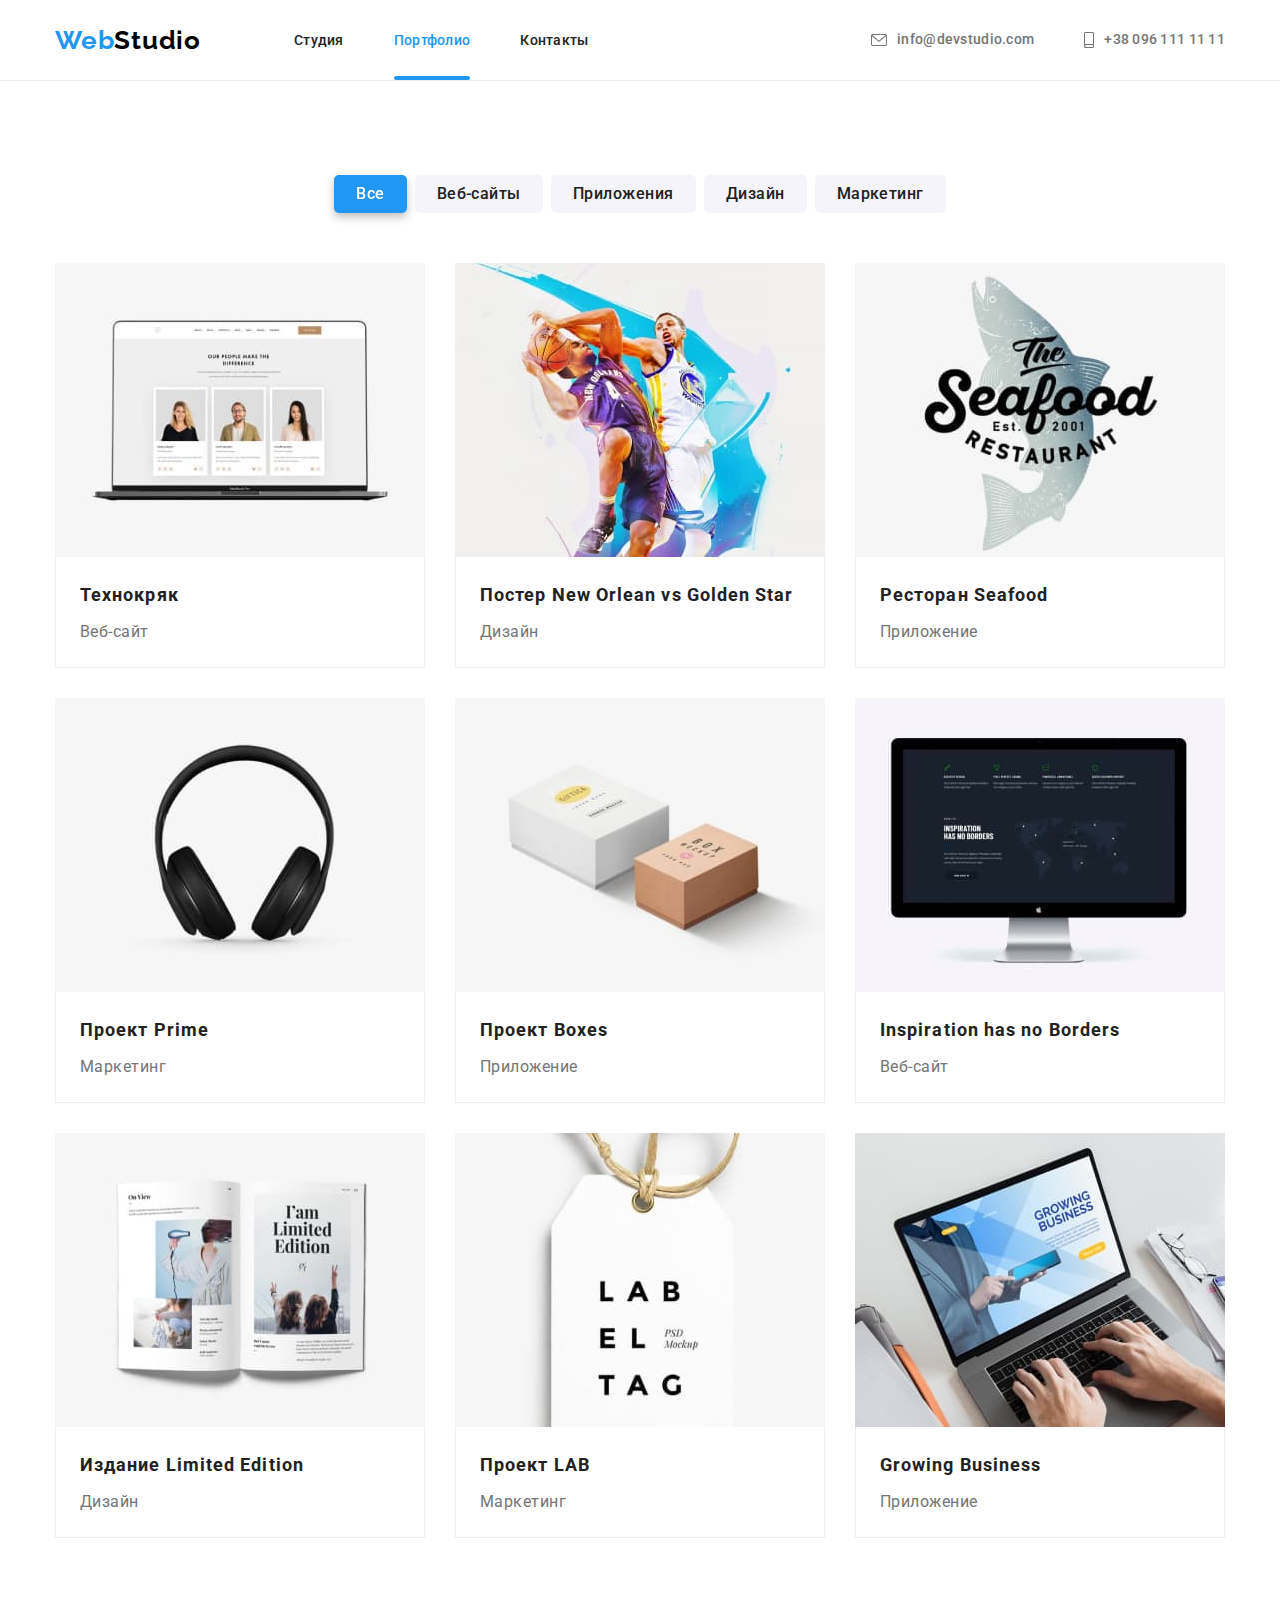
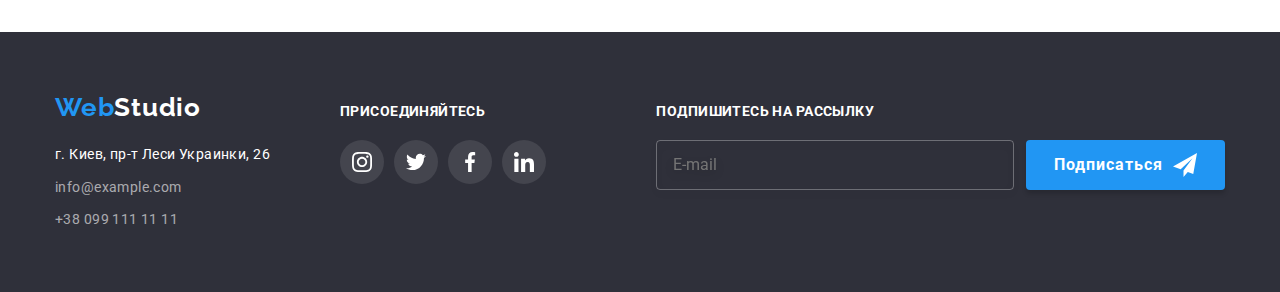
==== portfolio.html @ 5e2c4883 "исходники" ====
<!DOCTYPE html>
<html lang="ru">
  <head>
    <meta charset="UTF-8" />
    <meta http-equiv="X-UA-Compatible" content="IE=edge" />
    <meta name="viewport" content="width=device-width, initial-scale=1.0" />
    <title>Портфолио</title>
    <link rel="icon" type="image/png" href=".//images/logo-webstudio.svg" />
    <link
      href="https://fonts.googleapis.com/css2?family=Raleway:wght@700&family=Roboto:wght@400;500;700;900&display=swap"
      rel="stylesheet"
    />
    <link
      rel="stylesheet"
      href="https://cdnjs.cloudflare.com/ajax/libs/modern-normalize/1.1.0/modern-normalize.min.css"
    />
    <link rel="stylesheet" href="./css/styles.css" />
  </head>

  <body>
    <!-- Хэдэр -->
    <header class="header">
      <div class="container">
        <nav class="header-nav">
          <a class="logo" lang="en" href="./index.html"
            >Web<span class="logo-black">Studio</span></a
          >
          <ul class="header-nav-list">
            <li class="header-nav-item">
              <a class="header-nav-link" href="./index.html">Студия</a>
            </li>
            <li class="header-nav-item">
              <a class="header-nav-link current" href="./portfolio.html">Портфолио</a>
            </li>
            <li class="header-nav-item">
              <a class="header-nav-link" href="">Контакты</a>
            </li>
          </ul>
        </nav>

        <ul class="header-contacts-list">
          <li class="header-contacts-item">
            <a class="header-contacts" lang="en" href="mailto:info@devstudio.com">
              <svg class="header-icon" width="16" height="12">
                <use href="./images/icons.svg#mail"></use>
              </svg>
              info@devstudio.com
            </a>
          </li>
          <li class="header-contacts-item">
            <a class="header-contacts" href="tel:+380961111111">
              <svg class="header-icon" width="10" height="16">
                <use href="./images/icons.svg#phone"></use>
              </svg>
              +38 096 111 11 11
            </a>
          </li>
        </ul>
      </div>
    </header>

    <!-- Карточки товаров -->
    <main>
      <section class="section">
        <div class="container">
          <h1 hidden>Каталог товаров</h1>
          <ul class="filter-list">
            <li class="filter-item"><button class="btn current" type="button">Все</button></li>
            <li class="filter-item"><button class="btn" type="button">Веб-сайты</button></li>
            <li class="filter-item"><button class="btn" type="button">Приложения</button></li>
            <li class="filter-item"><button class="btn" type="button">Дизайн</button></li>
            <li class="filter-item"><button class="btn" type="button">Маркетинг</button></li>
          </ul>
          <ul class="card-list">
            <li class="card-item">
              <a class="card-link" href="" target="_blank">
                <div class="card-img">
                  <img src="./images/portfolio/card-1.jpg" alt="" width="370" height="294" />
                  <div class="card-overlay">
                    Ресурс предлагает комплексные предложения с разным уровнем функционала и
                    сервисов. Все это позволит посетителю получить исчерпывающие сведения о компании
                    или частном лице.
                  </div>
                </div>
                <div class="card-box">
                  <h2 class="card-title">Технокряк</h2>
                  <p class="card-text">Веб-сайт</p>
                </div>
              </a>
            </li>
            <li class="card-item">
              <a class="card-link" href="" target="_blank">
                <div class="card-img">
                  <img src="./images/portfolio/card-2.jpg" alt="" width="370" height="294" />
                  <div class="card-overlay">
                    Ресурс предлагает комплексные предложения с разным уровнем функционала и
                    сервисов. Все это позволит посетителю получить исчерпывающие сведения о компании
                    или частном лице.
                  </div>
                </div>
                <div class="card-box">
                  <h2 class="card-title">Постер New Orlean vs Golden Star</h2>
                  <p class="card-text">Дизайн</p>
                </div>
              </a>
            </li>
            <li class="card-item">
              <a class="card-link" href="" target="_blank">
                <div class="card-img">
                  <img src="./images/portfolio/card-3.jpg" alt="" width="370" height="294" />
                  <div class="card-overlay">
                    Ресурс предлагает комплексные предложения с разным уровнем функционала и
                    сервисов. Все это позволит посетителю получить исчерпывающие сведения о компании
                    или частном лице.
                  </div>
                </div>
                <div class="card-box">
                  <h2 class="card-title">Ресторан Seafood</h2>
                  <p class="card-text">Приложение</p>
                </div>
              </a>
            </li>
            <li class="card-item">
              <a class="card-link" href="" target="_blank">
                <div class="card-img">
                  <img src="./images/portfolio/card-4.jpg" alt="" width="370" height="294" />
                  <div class="card-overlay">
                    Ресурс предлагает комплексные предложения с разным уровнем функционала и
                    сервисов. Все это позволит посетителю получить исчерпывающие сведения о компании
                    или частном лице.
                  </div>
                </div>
                <div class="card-box">
                  <h2 class="card-title">Проект Prime</h2>
                  <p class="card-text">Маркетинг</p>
                </div>
              </a>
            </li>
            <li class="card-item">
              <a class="card-link" href="" target="_blank">
                <div class="card-img">
                  <img src="./images/portfolio/card-5.jpg" alt="" width="370" height="294" />
                  <div class="card-overlay">
                    Ресурс предлагает комплексные предложения с разным уровнем функционала и
                    сервисов. Все это позволит посетителю получить исчерпывающие сведения о компании
                    или частном лице.
                  </div>
                </div>
                <div class="card-box">
                  <h2 class="card-title">Проект Boxes</h2>
                  <p class="card-text">Приложение</p>
                </div>
              </a>
            </li>
            <li class="card-item">
              <a class="card-link" href="" target="_blank">
                <div class="card-img">
                  <img src="./images/portfolio/card-6.jpg" alt="" width="370" height="294" />
                  <div class="card-overlay">
                    Ресурс предлагает комплексные предложения с разным уровнем функционала и
                    сервисов. Все это позволит посетителю получить исчерпывающие сведения о компании
                    или частном лице.
                  </div>
                </div>
                <div class="card-box">
                  <h2 class="card-title">Inspiration has no Borders</h2>
                  <p class="card-text">Веб-сайт</p>
                </div>
              </a>
            </li>
            <li class="card-item">
              <a class="card-link" href="" target="_blank">
                <div class="card-img">
                  <img src="./images/portfolio/card-7.jpg" alt="" width="370" height="294" />
                  <div class="card-overlay">
                    Ресурс предлагает комплексные предложения с разным уровнем функционала и
                    сервисов. Все это позволит посетителю получить исчерпывающие сведения о компании
                    или частном лице.
                  </div>
                </div>
                <div class="card-box">
                  <h2 class="card-title">Издание Limited Edition</h2>
                  <p class="card-text">Дизайн</p>
                </div>
              </a>
            </li>
            <li class="card-item">
              <a class="card-link" href="" target="_blank">
                <div class="card-img">
                  <img src="./images/portfolio/card-8.jpg" alt="" width="370" height="294" />
                  <div class="card-overlay">
                    Ресурс предлагает комплексные предложения с разным уровнем функционала и
                    сервисов. Все это позволит посетителю получить исчерпывающие сведения о компании
                    или частном лице.
                  </div>
                </div>
                <div class="card-box">
                  <h2 class="card-title">Проект LAB</h2>
                  <p class="card-text">Маркетинг</p>
                </div>
              </a>
            </li>
            <li class="card-item">
              <a class="card-link" href="" target="_blank">
                <div class="card-img">
                  <img src="./images/portfolio/card-9.jpg" alt="" width="370" height="294" />
                  <div class="card-overlay">
                    Ресурс предлагает комплексные предложения с разным уровнем функционала и
                    сервисов. Все это позволит посетителю получить исчерпывающие сведения о компании
                    или частном лице.
                  </div>
                </div>
                <div class="card-box">
                  <h2 class="card-title">Growing Business</h2>
                  <p class="card-text">Приложение</p>
                </div>
              </a>
            </li>
          </ul>
        </div>
      </section>
    </main>

    <!-- Футер -->
    <footer class="footer">
      <div class="container">
        <div class="footer-list">
          <div class="footer-item">
            <a class="logo" lang="en" href="./index.html"
              >Web<span class="logo-white">Studio</span>
            </a>
            <address class="address">
              <ul class="address-list">
                <li class="address-item">
                  <a
                    class="footer-address"
                    href="https://www.google.com/maps/place/%D0%B1%D1%83%D0%BB.+%D0%9B%D0%B5%D1%81%D0%B8+%D0%A3%D0%BA%D1%80%D0%B0%D0%B8%D0%BD%D0%BA%D0%B8,+26,+%D0%9A%D0%B8%D0%B5%D0%B2,+02000/@50.4265807,30.5383858,17z/data=!3m1!4b1!4m5!3m4!1s0x40d4cf0e033ecbe9:0x57a4dffefec77da0!8m2!3d50.4265807!4d30.5383858"
                    target="_blank"
                    rel="noreferrer noopener"
                  >
                    г. Киев, пр-т Леси Украинки, 26
                  </a>
                </li>
                <li class="address-item">
                  <a class="footer-contacts" lang="en" href="mailto:info@example.com"
                    >info@example.com</a
                  >
                </li>
                <li class="address-item">
                  <a class="footer-contacts" href="tel:+380991111111">+38 099 111 11 11</a>
                </li>
              </ul>
            </address>
          </div>
          <div class="footer-item">
            <p class="footer-title">присоединяйтесь</p>
            <ul class="soсial-list">
              <li class="social-item">
                <a class="social-link for-footer" href="">
                  <svg class="social-icon" width="20" height="20">
                    <use href="./images/icons.svg#instagram"></use>
                  </svg>
                </a>
              </li>
              <li class="social-item">
                <a class="social-link for-footer" href="">
                  <svg class="social-icon" width="20" height="20">
                    <use href="./images/icons.svg#twitter"></use>
                  </svg>
                </a>
              </li>
              <li class="social-item">
                <a class="social-link for-footer" href="">
                  <svg class="social-icon" width="20" height="20">
                    <use href="./images/icons.svg#facebook"></use>
                  </svg>
                </a>
              </li>
              <li class="social-item">
                <a class="social-link for-footer" href="">
                  <svg class="social-icon" width="20" height="20">
                    <use href="./images/icons.svg#linkedin"></use>
                  </svg>
                </a>
              </li>
            </ul>
          </div>
          <div class="footer-item form">
            <p class="footer-title">Подпишитесь на рассылку</p>
            <form form="footer-form">
              <div class="footer-form-wrapper">
                <input class="footer-input" placeholder="E-mail" type="mail" name="mail" />
                <button class="footer-btn" type="submit">
                  Подписаться
                  <svg class="footer-btn-icon" width="24" height="24">
                    <use href="./images/icons.svg#send"></use>
                  </svg>
                </button>
              </div>
            </form>
          </div>
        </div>
      </div>
    </footer>
  </body>
</html>
---- css/styles.css ----
:root {
  --primary-text-color: #757575;
  --secondary-text-color: #212121;
  --white-text-color: #ffffff;
  --hover-text-color: #2196f3;
  --logo-text-color: #2196f3;
  --logo-header: #000000;
  --logo-footer: #ffffff;
  --hero-text-color: #ffffff;
  --footer-contacts-text: rgba(255, 255, 255, 0.6);
  --white-bgc: #ffffff;
  --primary-bgc: #2f303a;
  --secondary-bgc: #f5f4fa;
  --btn-bgc: #2196f3;
  --btn-hover: #188ce8;
  --cubic: cubic-bezier(0.4, 0, 0.2, 1);
}

h1,
h2,
h3,
h4,
h5,
h6 {
  margin: 0;
}

p {
  margin: 0;
}

ul {
  list-style: none;
  margin: 0;
  padding: 0;
}

body {
  color: var(--primary-text-color);
  background-color: var(--white-bgc);
  font-family: roboto, sans-serif;
}

svg {
  fill: currentColor;
}

.container {
  width: 1200px;
  padding-left: 15px;
  padding-right: 15px;
  margin: auto;
}

.section {
  padding-top: 94px;
  padding-bottom: 94px;
}

/* ----------------------Хэдэр----------------------- */

.header .container {
  display: flex;
  align-items: center;
}

.header {
  border-bottom: 1px solid #ececec;
}

.header-nav {
  display: flex;
  align-items: center;
}

.header-nav-list {
  display: flex;
  margin-left: 93px;
}

.header-nav-item:not(:first-child) {
  margin-left: 50px;
}

.header-contacts-list {
  display: flex;
  margin-left: auto;
}

.header-contacts-item:not(:first-child) {
  margin-left: 50px;
}

.logo {
  padding-top: 24px;
  padding-bottom: 24px;
  color: var(--logo-text-color);
  font-family: Raleway;
  font-weight: 700;
  font-size: 26px;
  line-height: 1.19;
  letter-spacing: 0.03em;
  text-decoration: none;
}

.logo-black {
  color: var(--logo-header);
}

.header-nav-link.current {
  color: var(--hover-text-color);
}

.header-nav-link {
  position: relative;
  padding-top: 32px;
  padding-bottom: 32px;
  color: var(--secondary-text-color);
  font-weight: 500;
  font-size: 14px;
  line-height: 1.14;
  letter-spacing: 0.02em;
  text-decoration: none;
  transition: color 250ms var(--cubic);
}

.header-nav-link:hover,
.header-nav-link:focus {
  color: var(--hover-text-color);
}

.header-nav-link.current::after {
  content: '';
  position: absolute;
  width: 100%;
  height: 4px;
  bottom: 0;
  left: 0;
  border-radius: 2px;
  background-color: var(--hover-text-color);
}

.header-icon {
  fill: currentColor;
  margin-right: 10px;
}

.header-contacts {
  display: flex;
  align-items: center;
  padding-top: 32px;
  padding-bottom: 32px;
  color: var(--primary-text-color);
  font-weight: 500;
  font-size: 14px;
  line-height: 1.14;
  letter-spacing: 0.02em;
  text-decoration: none;
  transition: color 250ms var(--cubic);
}

.header-contacts:hover,
.header-contacts:focus {
  color: var(--hover-text-color);
}

/* ----------------------Герой----------------------- */

.hero.section {
  padding-top: 200px;
  padding-bottom: 200px;
  text-align: center;
  max-width: 1600px;
  margin-left: auto;
  margin-right: auto;
  background-image: linear-gradient(rgba(47, 48, 58, 0.4), rgba(47, 48, 58, 0.4)),
    url(../images/studio/hero.jpg);
  background-repeat: no-repeat;
  background-position: center;
  background-size: cover;
}

.hero-title {
  margin-bottom: 30px;
  font-weight: 900;
  font-size: 44px;
  line-height: 1.36;
  letter-spacing: 0.06em;
  text-transform: uppercase;
  color: var(--hero-text-color);
}

.hero-btn {
  padding: 10px 32px;
  color: var(--hero-text-color);
  font-family: Roboto, sans-serif;
  font-weight: 700;
  font-size: 16px;
  line-height: 1.87;
  letter-spacing: 0.06em;
  background-color: var(--btn-bgc);
  border-radius: 5px;
  border: 0;
  cursor: pointer;
  filter: drop-shadow(0px 4px 4px rgba(0, 0, 0, 0.25));
  transition: background-color 250ms var(--cubic);
}

.hero-btn:hover,
.hero-btn:focus {
  background-color: var(--btn-hover);
}

/* ----------------------Модалка----------------------- */

.backdrop {
  position: fixed;
  top: 0;
  left: 0;
  width: 100%;
  height: 100%;
  background: rgba(0, 0, 0, 0.2);
  opacity: 1;
  transition: opacity 250ms var(--cubic);
}

.backdrop.is-hidden {
  opacity: 0;
  pointer-events: none;
}

.backdrop.is-hidden .modal {
  transform: translate(-50%, -50%) scale(0.1);
}

.modal {
  position: absolute;
  top: 50%;
  left: 50%;
  transform: translate(-50%, -50%) scale(1);
  min-width: 528px;
  min-height: 581px;
  padding: 40px;
  border-radius: 4px;
  background-color: #ffffff;
  filter: drop-shadow(0px 4px 4px rgba(0, 0, 0, 0.25));
  transition: transform 250ms var(--cubic);
}

.modal-close-btn {
  position: absolute;
  top: 0;
  right: 0;
  padding: 0;
  display: flex;
  justify-content: center;
  align-items: center;
  margin-top: 8px;
  margin-right: 8px;
  width: 30px;
  height: 30px;
  color: #000000;
  border-width: 1px;
  border-radius: 50%;
  border-color: rgba(0, 0, 0, 0.1);
  background-color: #ffffff;
  cursor: pointer;
  transition: color 250ms var(--cubic);
  scale: 1;
}

.modal-close-btn:hover,
.modal-close-btn:focus {
  color: var(--hover-text-color);
}

.modal-title {
  font-weight: 700;
  font-size: 20px;
  line-height: 1.15;
  text-align: center;
  letter-spacing: 0.03em;
  color: #212121;
  margin-bottom: 12px;
}

.form-wrapper {
  position: relative;
}

.form-wrapper + .form-wrapper {
  margin-top: 10px;
}

.form-label {
  display: block;
  max-width: min-content;
  font-size: 12px;
  line-height: 1.17;
  letter-spacing: 0.01em;
}

.form-input {
  width: 100%;
  height: 40px;
  margin-top: 4px;
  padding: 0px 0px 0px 42px;
  border: 1px solid rgba(33, 33, 33, 0.2);
  border-radius: 4px;
  outline: none;
  transition: border 250ms var(--cubic);
}

.form-input:hover,
.form-input:focus {
  border: 1px solid #2196f3;
  cursor: pointer;
}

.form-icon {
  position: absolute;
  left: 3%;
  top: 55%;
  color: #212121;
  transition: color 250ms var(--cubic);
}

.form-input:hover + .form-icon,
.form-input:focus + .form-icon {
  color: var(--hover-text-color);
}

.form-textarea {
  height: 120px;
  margin-top: 4px;
  padding: 12px 16px;
  display: block;
  width: 100%;
  resize: none;
  border: 1px solid rgba(33, 33, 33, 0.2);
  border-radius: 4px;
  font-size: 14px;
  line-height: 1.14;
  letter-spacing: 0.01em;
  color: var(--primary-text-color);
  outline: none;
  transition: border 250ms var(--cubic);
}

.form-textarea::placeholder {
  font-size: 14px;
  line-height: 1.14;
  letter-spacing: 0.01em;
  color: rgba(117, 117, 117, 0.5);
}

.form-textarea:hover,
.form-textarea:focus {
  border: 1px solid #2196f3;
  cursor: pointer;
}

.agreements-label {
  margin-top: 20px;
  display: flex;
  justify-content: center;
  align-items: center;
  height: 24px;
  font-size: 14px;
  line-height: 2;
  letter-spacing: 0.03em;
}

.agreements-label a {
  margin-left: 3px;
  color: #2196f3;
}

.agreements-input {
  position: absolute;
  white-space: nowrap;
  width: 1px;
  height: 1px;
  overflow: hidden;
  border: 0;
  padding: 0;
  clip: rect(0 0 0 0);
  clip-path: inset(50%);
  margin: -1px;
}

.agreements-checkbox {
  display: flex;
  justify-content: center;
  align-items: center;
  margin-right: 8px;
  width: 15px;
  height: 15px;
  background-color: #ffffff;
  border: 2px solid #000000;
  border-radius: 4px;
  box-shadow: 0px 4px 4px rgba(0, 0, 0, 0.25);
  transition: background-color 250ms var(--cubic);
}

.agreements-input:checked + .agreements-checkbox {
  background-color: var(--hover-text-color);
  border: 2px solid var(--hover-text-color);
  box-shadow: none;
}

.modal-submit-btn {
  display: block;
  margin-top: 30px;
  margin-left: auto;
  margin-right: auto;
  padding: 10px 55px;
  color: var(--hero-text-color);
  font-family: Roboto, sans-serif;
  font-weight: 700;
  font-size: 16px;
  line-height: 1.87;
  letter-spacing: 0.06em;
  text-shadow: 0px 4px 4px rgba(0, 0, 0, 0.25);
  background-color: var(--btn-bgc);
  border-radius: 5px;
  border: 0;
  cursor: pointer;
  filter: drop-shadow(0px 4px 4px rgba(0, 0, 0, 0.25));
  transition: background-color 250ms var(--cubic);
}

.modal-submit-btn:hover,
.modal-submit-btn:focus {
  background-color: var(--btn-hover);
}

/* ----------------------Примущества----------------------- */

.advantages-list {
  display: flex;
}

.advanteges-box {
  display: flex;
  align-items: center;
  justify-content: center;
  height: 120px;
  margin-bottom: 30px;
  background-color: #f5f4fa;
  border-radius: 4px;
}

.advantages-item {
  min-width: 270px;
}

.advantages-item:not(:first-child) {
  margin-left: 30px;
}

.advantages-title {
  margin-bottom: 10px;
  color: var(--secondary-text-color);
  font-weight: 700;
  font-size: 14px;
  line-height: 1.14;
  letter-spacing: 0.03em;
  text-transform: uppercase;
}

.advantages-text {
  font-size: 14px;
  line-height: 1.71;
  letter-spacing: 0.03em;
}

/* Оформление заголовков для "Чем мы занимаемся" и "Наша команда" */

.benefits-title,
.team-title,
.clients-title {
  color: var(--secondary-text-color);
  font-weight: 700;
  font-size: 36px;
  line-height: 1.17;
  text-align: center;
  letter-spacing: 0.03em;
  margin-bottom: 50px;
}

/* ----------------------Чем мы занимаемся----------------------- */

.benefits {
  padding-bottom: 94px;
}

.benefits-list {
  display: flex;
}

.benefits-item {
  position: relative;
}

.benefits-item:not(:first-child) {
  margin-left: 30px;
}

.benefits-text {
  display: flex;
  justify-content: center;
  align-items: center;
  position: absolute;
  width: 100%;
  min-height: 70px;
  left: 0;
  bottom: 0;
  font-weight: 700;
  font-size: 14px;
  line-height: 1.14;
  letter-spacing: 0.03em;
  text-transform: uppercase;
  color: #ffffff;
  background-color: rgba(47, 48, 58, 0.8);
}

.benefits-item img {
  display: block;
}

/* ----------------------Наша команда----------------------- */

.team {
  background-color: var(--secondary-bgc);
}

.team-list {
  display: flex;
  flex-wrap: wrap;
  margin-left: calc(-1 * 30px);
  margin-top: calc(-1 * 30px);
}

.team-item > img {
  display: block;
}

.team-item {
  justify-content: center;
  flex-basis: calc(100% / 4 - 30px);
  margin-left: 30px;
  margin-top: 30px;
  background: #ffffff;
  box-shadow: 0px 1px 3px rgba(0, 0, 0, 0.12), 0px 1px 1px rgba(0, 0, 0, 0.14),
    0px 2px 1px rgba(0, 0, 0, 0.2);
  border-radius: 0px 0px 4px 4px;
}

.team-item:not(:first-child) {
  margin-left: 30px;
}

.team-box {
  padding-top: 30px;
  padding-bottom: 30px;
}

.team-specialist {
  color: var(--secondary-text-color);
  font-weight: 500;
  font-size: 16px;
  line-height: 1.19;
  letter-spacing: 0.03em;
  text-align: center;
  margin-bottom: 10px;
}

.team-profession {
  font-size: 16px;
  line-height: 1.19;
  letter-spacing: 0.03em;
  text-align: center;
  margin-bottom: 16px;
}

.soсial-list {
  display: flex;
  justify-content: center;
  align-items: center;
}

.social-item {
  display: flex;
  align-items: center;
  justify-content: center;
}

.social-item:not(:last-child) {
  margin-right: 10px;
}

.social-link {
  width: 44px;
  height: 44px;
  padding: 12px;
  color: #afb1b8;
  text-decoration: none;
  border-radius: 50px;
  transition: color 250ms var(--cubic), background-color 250ms var(--cubic);
}

.social-link:hover,
.social-link:focus {
  background-color: #2196f3;
  color: #ffffff;
}

.social-icon {
  fill: currentColor;
}

/* ----------------------Постоянные клиенты----------------------- */
.clients-list {
  display: flex;
  flex-wrap: wrap;
  margin-left: calc(-1 * 30px);
  margin-top: calc(-1 * 30px);
}

.clients-item {
  flex-basis: calc(100% / 6 - 30px);
  margin-left: 30px;
  margin-top: 30px;
}

.clients-link {
  display: flex;
  justify-content: center;
  align-items: center;
  width: 170px;
  height: 92px;
  color: #afb1b8;
  border: 1px solid #afb1b8;
  border-radius: 4px;
  transition: color 250ms var(--cubic), border 250ms var(--cubic);
}

.clients-link:hover,
.clients-link:focus {
  color: var(--hover-text-color);
  border: 1px solid var(--hover-text-color);
}

/* ----------------------Футер----------------------- */

.footer {
  background-color: var(--primary-bgc);
  padding-top: 60px;
  padding-bottom: 60px;
}

.logo-white {
  color: var(--logo-footer);
}

.footer .logo {
  margin-bottom: 20px;
  padding: 0px;
}

.footer-list {
  display: flex;
  align-items: baseline;
}

.footer-item:not(:last-child) {
  margin-right: 70px;
}

.footer-item:last-child {
  margin-left: auto;
}

.address {
  margin-top: 20px;
}

.footer .address {
  font-style: normal;
}

.address-item:not(:first-child) {
  margin-top: 9px;
}

.footer-address {
  color: var(--white-text-color);
  font-size: 14px;
  line-height: 1.71;
  letter-spacing: 0.03em;
  text-decoration: none;
  display: block;
}

.footer-contacts {
  font-size: 14px;
  line-height: 1.71;
  letter-spacing: 0.03em;
  color: var(--footer-contacts-text);
  text-decoration: none;
}

.footer-title {
  margin-bottom: 20px;
  font-weight: 700;
  font-size: 14px;
  line-height: 1.14;
  letter-spacing: 0.03em;
  text-transform: uppercase;
  color: #ffffff;
}

.social-link.for-footer {
  color: #ffffff;
  background-color: rgba(255, 255, 255, 0.1);
  transition: background-color 250ms var(--cubic);
}

.social-link.for-footer:hover,
.social-link.for-footer:focus {
  background-color: var(--hover-text-color);
}

.footer-form-wrapper {
  display: flex;
}

.footer-input {
  width: 358px;
  height: 50px;
  margin-right: 12px;
  padding-left: 16px;
  padding-top: 15px;
  padding-bottom: 15px;

  color: var(--primary-text-color);

  background-color: transparent;
  border: 1px solid rgba(255, 255, 255, 0.3);
  border-radius: 4px;
  outline: none;
  filter: drop-shadow(0px 4px 4px rgba(0, 0, 0, 0.15));
}

.footer-input:focus {
  border: 2px solid rgba(255, 255, 255, 0.3);
}

.footer-btn {
  display: flex;
  justify-content: center;
  align-items: center;

  padding: 10px 28px;

  font-family: Roboto, sans-serif;
  font-weight: 700;
  font-size: 16px;
  line-height: 1.87;
  letter-spacing: 0.06em;
  color: #ffffff;

  border: none;
  border-radius: 4px;
  background-color: #2196f3;
  box-shadow: 0px 4px 4px rgba(0, 0, 0, 0.15);

  cursor: pointer;
  transition: background-color 250ms var(--cubic);
}

.footer-btn:hover,
.footer-btn:focus {
  background-color: var(--btn-hover);
}

.footer-btn-icon {
  margin-left: 10px;
}

/* ----------------------Портфолио----------------------- */

.filter-list {
  display: flex;
  justify-content: center;
  margin-bottom: 50px;
}

.filter-item:not(:first-child) {
  margin-left: 8px;
}

.btn {
  padding: 6px 22px;
  color: var(--secondary-text-color);
  font-family: Roboto, sans-serif;
  font-weight: 500;
  font-size: 16px;
  line-height: 1.62;
  text-align: center;
  letter-spacing: 0.03em;
  background-color: var(--secondary-bgc);
  border: 0;
  border-radius: 5px;
  cursor: pointer;
  filter: 0;
  transition: background-color 250ms var(--cubic), color 250ms var(--cubic),
    filter 250ms var(--cubic);
}

.btn.current {
  color: var(--white-text-color);
  background-color: var(--btn-bgc);
  filter: drop-shadow(0px 4px 4px rgba(0, 0, 0, 0.25));
}

.btn:hover,
.btn:focus {
  color: var(--white-text-color);
  background-color: var(--btn-bgc);
  filter: drop-shadow(0px 4px 4px rgba(0, 0, 0, 0.25));
}

.card-list {
  display: flex;
  flex-wrap: wrap;
  margin-left: calc(-1 * 30px);
  margin-top: calc(-1 * 30px);
}

.card-item {
  justify-content: center;
  flex-basis: calc(100% / 4 - 30px);
  margin-left: 30px;
  margin-top: 30px;
  background: #ffffff;
  box-shadow: none;
  transition: box-shadow 250ms var(--cubic);
}

.card-item a {
  text-decoration: none;
}

.card-item img {
  display: block;
}

.card-item:hover,
.card-item:focus {
  box-shadow: 0px 1px 1px rgba(0, 0, 0, 0.12), 0px 4px 4px rgba(0, 0, 0, 0.06),
    1px 4px 6px rgba(0, 0, 0, 0.16);
}

.card-box {
  padding: 20px 24px;
  background: #ffffff;
  border-left: 1px solid #eeeeee;
  border-right: 1px solid #eeeeee;
  border-bottom: 1px solid #eeeeee;
}

.card-title {
  margin-bottom: 4px;
  color: var(--secondary-text-color);
  font-weight: 700;
  font-size: 18px;
  line-height: 2;
  letter-spacing: 0.06em;
}

.card-text {
  color: var(--primary-text-color);
  font-size: 16px;
  line-height: 1.87;
  letter-spacing: 0.03em;
}

.card-img {
  position: relative;
  overflow: hidden;
}

.card-overlay {
  position: absolute;
  top: 0;
  left: 0;
  width: 100%;
  height: 100%;
  transform: translate(0%, 100%);
  padding: 63px 24px;
  font-weight: 400;
  font-size: 18px;
  line-height: 1.56;
  letter-spacing: 0.03em;
  color: #ffffff;
  background-color: rgba(33, 150, 243, 0.9);
  transition: transform 250ms var(--cubic);
}

.card-item:hover .card-overlay,
.card-item:focus .card-overlay {
  transform: translate(0%, 0%);
}
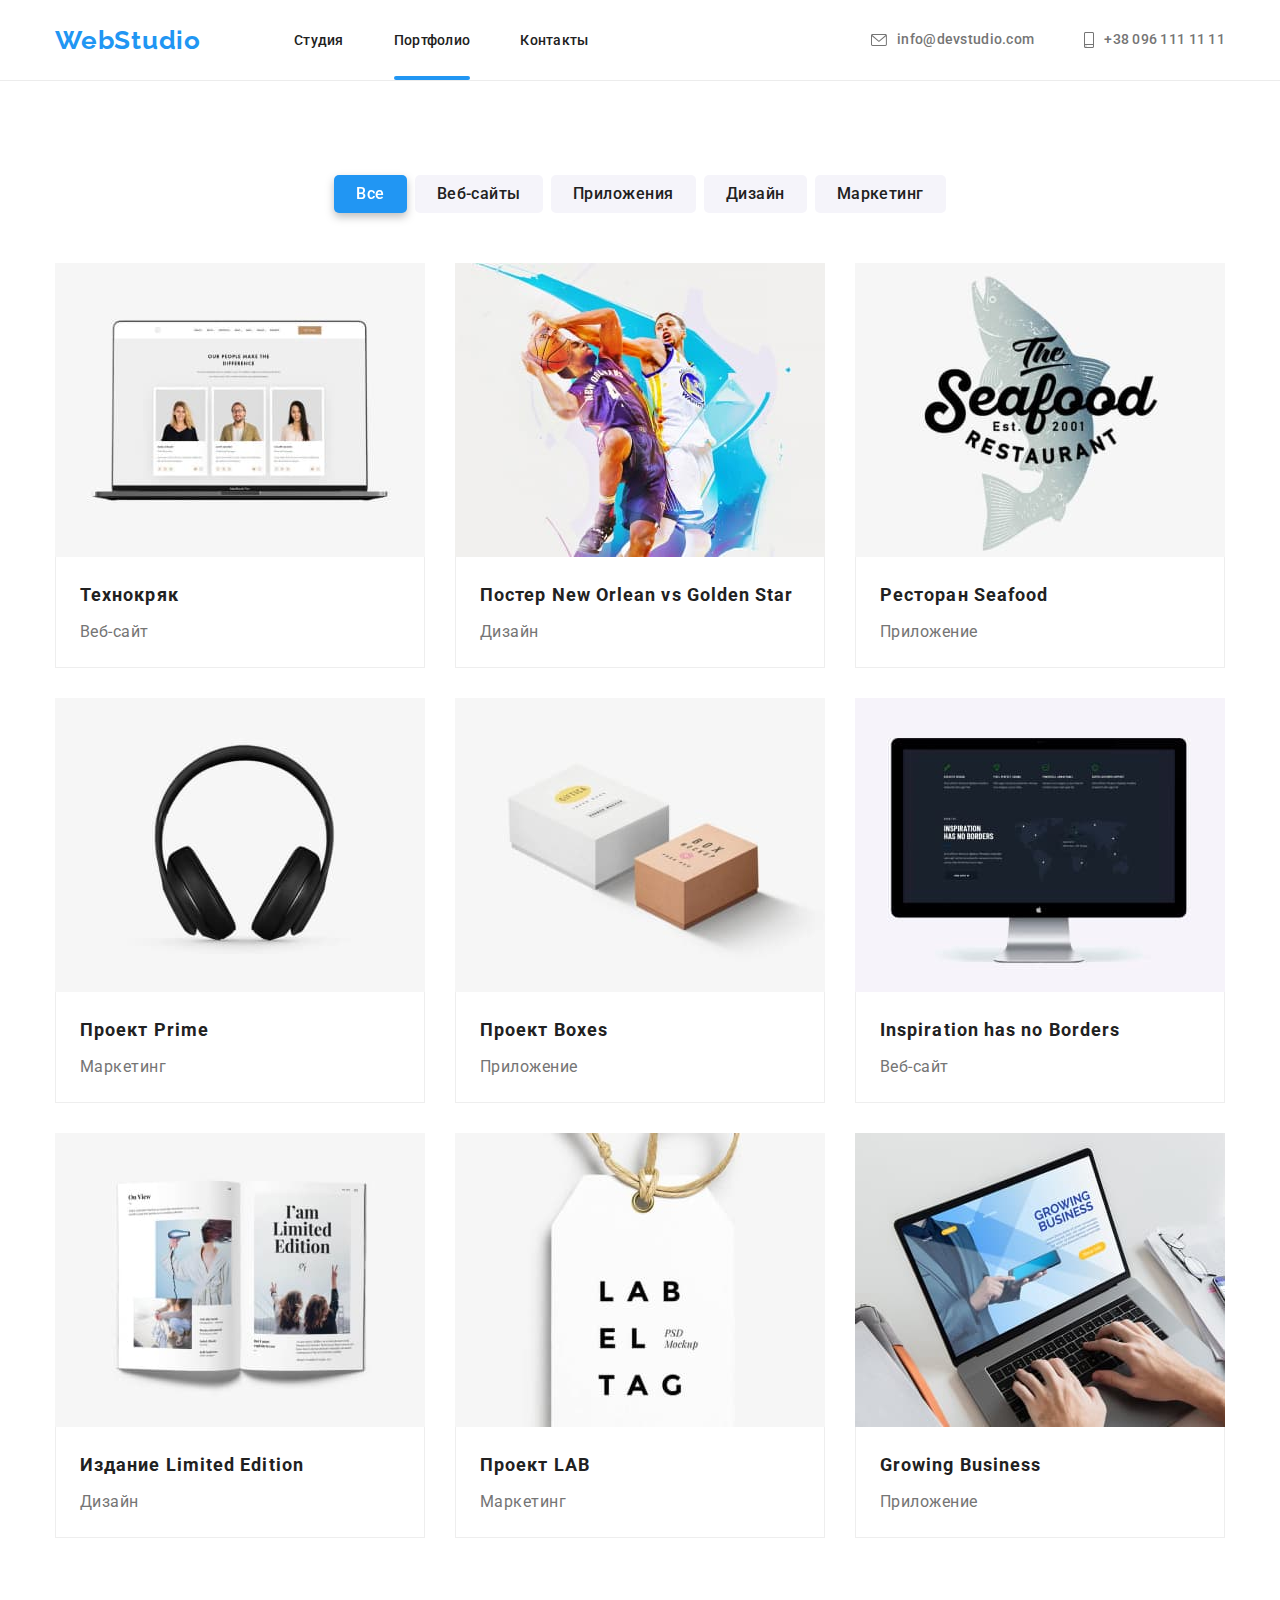
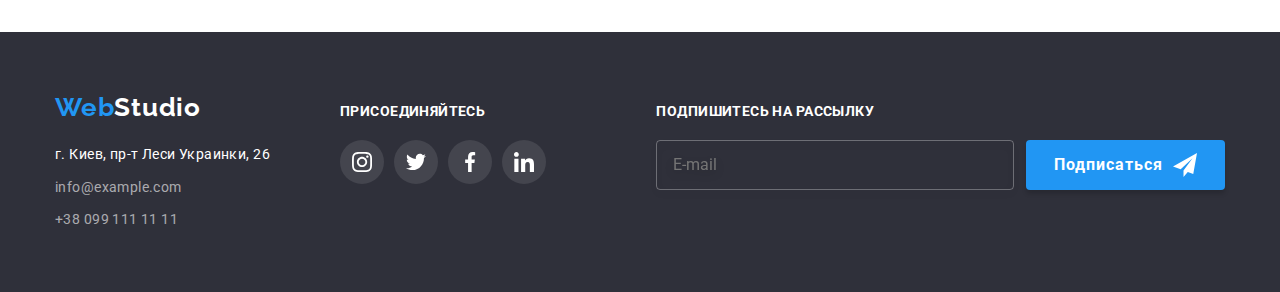
==== commit 50ac7e7c: "всё кроме <main> в портфолио" ====
--- a/portfolio.html
+++ b/portfolio.html
@@ -10,46 +10,42 @@
       href="https://fonts.googleapis.com/css2?family=Raleway:wght@700&family=Roboto:wght@400;500;700;900&display=swap"
       rel="stylesheet"
     />
-    <link
-      rel="stylesheet"
-      href="https://cdnjs.cloudflare.com/ajax/libs/modern-normalize/1.1.0/modern-normalize.min.css"
-    />
-    <link rel="stylesheet" href="./css/styles.css" />
+    <link rel="stylesheet" href="./css/main.min.css" />
   </head>
 
   <body>
     <!-- Хэдэр -->
     <header class="header">
       <div class="container">
-        <nav class="header-nav">
+        <nav class="nav">
           <a class="logo" lang="en" href="./index.html"
             >Web<span class="logo-black">Studio</span></a
           >
-          <ul class="header-nav-list">
-            <li class="header-nav-item">
-              <a class="header-nav-link" href="./index.html">Студия</a>
-            </li>
-            <li class="header-nav-item">
-              <a class="header-nav-link current" href="./portfolio.html">Портфолио</a>
-            </li>
-            <li class="header-nav-item">
-              <a class="header-nav-link" href="">Контакты</a>
+          <ul class="nav__list">
+            <li class="nav__item">
+              <a class="nav__link" href="./index.html">Студия</a>
+            </li>
+            <li class="nav__item">
+              <a class="nav__link nav__link--current" href="./portfolio.html">Портфолио</a>
+            </li>
+            <li class="nav__item">
+              <a class="nav__link" href="">Контакты</a>
             </li>
           </ul>
         </nav>
 
-        <ul class="header-contacts-list">
-          <li class="header-contacts-item">
-            <a class="header-contacts" lang="en" href="mailto:info@devstudio.com">
-              <svg class="header-icon" width="16" height="12">
+        <ul class="header-contacts">
+          <li class="header-contacts__item">
+            <a class="header-contacts__link" lang="en" href="mailto:info@devstudio.com">
+              <svg class="header-contacts__icon" width="16" height="12">
                 <use href="./images/icons.svg#mail"></use>
               </svg>
               info@devstudio.com
             </a>
           </li>
-          <li class="header-contacts-item">
-            <a class="header-contacts" href="tel:+380961111111">
-              <svg class="header-icon" width="10" height="16">
+          <li class="header-contacts__item">
+            <a class="header-contacts__link" href="tel:+380961111111">
+              <svg class="header-contacts__icon" width="10" height="16">
                 <use href="./images/icons.svg#phone"></use>
               </svg>
               +38 096 111 11 11
@@ -63,7 +59,7 @@
     <main>
       <section class="section">
         <div class="container">
-          <h1 hidden>Каталог товаров</h1>
+          <h1 class="visually-hidden">Каталог товаров</h1>
           <ul class="filter-list">
             <li class="filter-item"><button class="btn current" type="button">Все</button></li>
             <li class="filter-item"><button class="btn" type="button">Веб-сайты</button></li>
@@ -224,16 +220,16 @@
     <!-- Футер -->
     <footer class="footer">
       <div class="container">
-        <div class="footer-list">
-          <div class="footer-item">
-            <a class="logo" lang="en" href="./index.html"
-              >Web<span class="logo-white">Studio</span>
+        <div class="footer__list">
+          <div class="footer__item">
+            <a class="logo footer__logo" lang="en" href="./index.html"
+              >Web<span class="logo--white">Studio</span>
             </a>
             <address class="address">
-              <ul class="address-list">
-                <li class="address-item">
+              <ul class="address__list">
+                <li class="address__item">
                   <a
-                    class="footer-address"
+                    class="address__map-link"
                     href="https://www.google.com/maps/place/%D0%B1%D1%83%D0%BB.+%D0%9B%D0%B5%D1%81%D0%B8+%D0%A3%D0%BA%D1%80%D0%B0%D0%B8%D0%BD%D0%BA%D0%B8,+26,+%D0%9A%D0%B8%D0%B5%D0%B2,+02000/@50.4265807,30.5383858,17z/data=!3m1!4b1!4m5!3m4!1s0x40d4cf0e033ecbe9:0x57a4dffefec77da0!8m2!3d50.4265807!4d30.5383858"
                     target="_blank"
                     rel="noreferrer noopener"
@@ -241,58 +237,58 @@
                     г. Киев, пр-т Леси Украинки, 26
                   </a>
                 </li>
-                <li class="address-item">
-                  <a class="footer-contacts" lang="en" href="mailto:info@example.com"
+                <li class="address__item">
+                  <a class="address__contacts" lang="en" href="mailto:info@example.com"
                     >info@example.com</a
                   >
                 </li>
-                <li class="address-item">
-                  <a class="footer-contacts" href="tel:+380991111111">+38 099 111 11 11</a>
+                <li class="address__item">
+                  <a class="address__contacts" href="tel:+380991111111">+38 099 111 11 11</a>
                 </li>
               </ul>
             </address>
           </div>
-          <div class="footer-item">
-            <p class="footer-title">присоединяйтесь</p>
-            <ul class="soсial-list">
-              <li class="social-item">
-                <a class="social-link for-footer" href="">
-                  <svg class="social-icon" width="20" height="20">
+          <div class="footer__item">
+            <p class="footer__title">присоединяйтесь</p>
+            <ul class="soсial">
+              <li class="social__item">
+                <a class="social__link social__link--footer" href="">
+                  <svg width="20" height="20">
                     <use href="./images/icons.svg#instagram"></use>
                   </svg>
                 </a>
               </li>
-              <li class="social-item">
-                <a class="social-link for-footer" href="">
-                  <svg class="social-icon" width="20" height="20">
+              <li class="social__item">
+                <a class="social__link social__link--footer" href="">
+                  <svg width="20" height="20">
                     <use href="./images/icons.svg#twitter"></use>
                   </svg>
                 </a>
               </li>
-              <li class="social-item">
-                <a class="social-link for-footer" href="">
-                  <svg class="social-icon" width="20" height="20">
+              <li class="social__item">
+                <a class="social__link social__link--footer" href="">
+                  <svg width="20" height="20">
                     <use href="./images/icons.svg#facebook"></use>
                   </svg>
                 </a>
               </li>
-              <li class="social-item">
-                <a class="social-link for-footer" href="">
-                  <svg class="social-icon" width="20" height="20">
+              <li class="social__item">
+                <a class="social__link social__link--footer" href="">
+                  <svg width="20" height="20">
                     <use href="./images/icons.svg#linkedin"></use>
                   </svg>
                 </a>
               </li>
             </ul>
           </div>
-          <div class="footer-item form">
-            <p class="footer-title">Подпишитесь на рассылку</p>
+          <div class="footer__item">
+            <p class="footer__title">Подпишитесь на рассылку</p>
             <form form="footer-form">
-              <div class="footer-form-wrapper">
-                <input class="footer-input" placeholder="E-mail" type="mail" name="mail" />
-                <button class="footer-btn" type="submit">
+              <div class="footer-form__wrapper">
+                <input class="footer-form__input" placeholder="E-mail" type="mail" name="mail" />
+                <button class="footer-form__btn" type="submit">
                   Подписаться
-                  <svg class="footer-btn-icon" width="24" height="24">
+                  <svg class="footer-form__icon" width="24" height="24">
                     <use href="./images/icons.svg#send"></use>
                   </svg>
                 </button>
--- a/css/main.min.css
+++ b/css/main.min.css
@@ -0,0 +1 @@
+:root{--primary-text-color: #757575;--secondary-text-color: #212121;--white-text-color: #ffffff;--hover-text-color: #2196f3;--logo-text-color: #2196f3;--logo-header: #000000;--logo-footer: #ffffff;--hero-text-color: #ffffff;--footer-contacts-text: rgba(255, 255, 255, 0.6);--white-bgc: #ffffff;--primary-bgc: #2f303a;--secondary-bgc: #f5f4fa;--btn-bgc: #2196f3;--btn-hover: #188ce8;--cubic: cubic-bezier(0.4, 0, 0.2, 1)}/*! modern-normalize v1.1.0 | MIT License | https://github.com/sindresorhus/modern-normalize */*,::before,::after{-webkit-box-sizing:border-box;box-sizing:border-box}html{line-height:1.15;-webkit-text-size-adjust:100%;-moz-tab-size:4;-o-tab-size:4;tab-size:4}body{margin:0;font-family:system-ui,-apple-system,"Segoe UI",Roboto,Helvetica,Arial,sans-serif,"Apple Color Emoji","Segoe UI Emoji"}hr{height:0;color:inherit}abbr[title]{-webkit-text-decoration:underline dotted;text-decoration:underline dotted}b,strong{font-weight:bolder}code,kbd,samp,pre{font-family:ui-monospace,SFMono-Regular,Consolas,"Liberation Mono",Menlo,monospace;font-size:1em}small{font-size:80%}sub,sup{font-size:75%;line-height:0;position:relative;vertical-align:baseline}sub{bottom:-0.25em}sup{top:-0.5em}table{text-indent:0;border-color:inherit}button,input,optgroup,select,textarea{font-family:inherit;font-size:100%;line-height:1.15;margin:0}button,select{text-transform:none}button,[type=button],[type=reset],[type=submit]{-webkit-appearance:button}::-moz-focus-inner{border-style:none;padding:0}:-moz-focusring{outline:1px dotted ButtonText}:-moz-ui-invalid{box-shadow:none}legend{padding:0}progress{vertical-align:baseline}::-webkit-inner-spin-button,::-webkit-outer-spin-button{height:auto}[type=search]{-webkit-appearance:textfield;outline-offset:-2px}::-webkit-search-decoration{-webkit-appearance:none}::-webkit-file-upload-button{-webkit-appearance:button;font:inherit}summary{display:list-item}h1,h2,h3,h4,h5,h6{margin:0}p{margin:0}ul{list-style:none;margin:0;padding:0}body{color:var(--primary-text-color);background-color:var(--white-bgc);font-family:roboto,sans-serif}svg{fill:currentColor}.visually-hidden{position:absolute;white-space:nowrap;width:1px;height:1px;overflow:hidden;border:0;padding:0;clip:rect(0 0 0 0);-webkit-clip-path:inset(50%);clip-path:inset(50%);margin:-1px}.container{width:1200px;padding-left:15px;padding-right:15px;margin:auto}.section{padding-top:94px;padding-bottom:94px}.title{color:var(--secondary-text-color);font-weight:700;font-size:36px;line-height:1.17;text-align:center;letter-spacing:.03em;margin-bottom:50px}.header .container{display:-webkit-box;display:-ms-flexbox;display:flex;-webkit-box-align:center;-ms-flex-align:center;align-items:center}.header{border-bottom:1px solid #ececec}.nav{display:-webkit-box;display:-ms-flexbox;display:flex;-webkit-box-align:center;-ms-flex-align:center;align-items:center}.nav__list{display:-webkit-box;display:-ms-flexbox;display:flex;margin-left:93px}.nav__item:not(:first-child){margin-left:50px}.nav__link--current{color:var(--hover-text-color)}.nav__link--current::after{content:"";position:absolute;width:100%;height:4px;bottom:0;left:0;border-radius:2px;background-color:var(--hover-text-color)}.nav__link{position:relative;padding-top:32px;padding-bottom:32px;color:var(--secondary-text-color);font-weight:500;font-size:14px;line-height:1.14;letter-spacing:.02em;text-decoration:none;-webkit-transition:color 250ms var(--cubic);transition:color 250ms var(--cubic)}.nav__link:hover,.nav__link:focus{color:var(--hover-text-color)}.header-contacts{display:-webkit-box;display:-ms-flexbox;display:flex;margin-left:auto}.header-contacts__item:not(:first-child){margin-left:50px}.header-contacts__link{display:-webkit-box;display:-ms-flexbox;display:flex;-webkit-box-align:center;-ms-flex-align:center;align-items:center;padding-top:32px;padding-bottom:32px;color:var(--primary-text-color);font-weight:500;font-size:14px;line-height:1.14;letter-spacing:.02em;text-decoration:none;-webkit-transition:color 250ms var(--cubic);transition:color 250ms var(--cubic)}.header-contacts__link:hover,.header-contacts__link:focus{color:var(--hover-text-color)}.header-contacts__icon{margin-right:10px}.logo{padding-top:24px;padding-bottom:24px;color:var(--logo-text-color);font-family:Raleway;font-weight:700;font-size:26px;line-height:1.19;letter-spacing:.03em;text-decoration:none}.logo--black{color:var(--logo-header)}.logo--white{color:var(--logo-footer)}.hero{padding-top:200px;padding-bottom:200px;text-align:center;max-width:1600px;margin-left:auto;margin-right:auto;background-image:-webkit-gradient(linear, left top, left bottom, from(rgba(47, 48, 58, 0.4)), to(rgba(47, 48, 58, 0.4))),url(../images/studio/hero.jpg);background-image:linear-gradient(rgba(47, 48, 58, 0.4), rgba(47, 48, 58, 0.4)),url(../images/studio/hero.jpg);background-repeat:no-repeat;background-position:center;background-size:cover}.hero__title{margin-bottom:30px;font-weight:900;font-size:44px;line-height:1.36;letter-spacing:.06em;text-transform:uppercase;color:var(--hero-text-color)}.hero__btn{padding:10px 32px;color:var(--hero-text-color);font-family:Roboto,sans-serif;font-weight:700;font-size:16px;line-height:1.87;letter-spacing:.06em;background-color:var(--btn-bgc);border-radius:5px;border:0;cursor:pointer;-webkit-filter:drop-shadow(0px 4px 4px rgba(0, 0, 0, 0.25));filter:drop-shadow(0px 4px 4px rgba(0, 0, 0, 0.25));-webkit-transition:background-color 250ms var(--cubic);transition:background-color 250ms var(--cubic)}.hero__btn:hover,.hero__btn:focus{background-color:var(--btn-hover)}.backdrop{position:fixed;top:0;left:0;width:100%;height:100%;background:rgba(0,0,0,.2);opacity:1;-webkit-transition:opacity 250ms var(--cubic);transition:opacity 250ms var(--cubic)}.backdrop.is-hidden{opacity:0;pointer-events:none}.backdrop.is-hidden .modal{-webkit-transform:translate(-50%, -50%) scale(0.1);transform:translate(-50%, -50%) scale(0.1)}.modal{position:absolute;top:50%;left:50%;-webkit-transform:translate(-50%, -50%) scale(1);transform:translate(-50%, -50%) scale(1);min-width:528px;min-height:581px;padding:40px;border-radius:4px;background-color:#fff;-webkit-filter:drop-shadow(0px 4px 4px rgba(0, 0, 0, 0.25));filter:drop-shadow(0px 4px 4px rgba(0, 0, 0, 0.25));-webkit-transition:-webkit-transform 250ms var(--cubic);transition:-webkit-transform 250ms var(--cubic);transition:transform 250ms var(--cubic);transition:transform 250ms var(--cubic), -webkit-transform 250ms var(--cubic)}.modal__icon{position:absolute;top:0;right:0;padding:0;display:-webkit-box;display:-ms-flexbox;display:flex;-webkit-box-pack:center;-ms-flex-pack:center;justify-content:center;-webkit-box-align:center;-ms-flex-align:center;align-items:center;margin-top:8px;margin-right:8px;width:30px;height:30px;color:#000;border-width:1px;border-radius:50%;border-color:rgba(0,0,0,.1);background-color:#fff;cursor:pointer;-webkit-transition:color 250ms var(--cubic);transition:color 250ms var(--cubic);scale:1}.modal__icon:hover,.modal__icon:focus{color:var(--hover-text-color)}.modal__title{font-weight:700;font-size:20px;line-height:1.15;text-align:center;letter-spacing:.03em;color:#212121;margin-bottom:12px}.form__wrapper{position:relative}.form__wrapper+.form__wrapper{margin-top:10px}.form__label{display:block;max-width:-webkit-min-content;max-width:-moz-min-content;max-width:min-content;font-size:12px;line-height:1.17;letter-spacing:.01em}.form__input{width:100%;height:40px;margin-top:4px;padding:0px 0px 0px 42px;border:1px solid rgba(33,33,33,.2);border-radius:4px;outline:none;-webkit-transition:border 250ms var(--cubic);transition:border 250ms var(--cubic)}.form__input:hover,.form__input:focus{border:1px solid #2196f3;cursor:pointer}.form__icon{position:absolute;left:3%;top:55%;color:#212121;-webkit-transition:color 250ms var(--cubic);transition:color 250ms var(--cubic)}.form-input:hover+.form__icon,.form-input:focus+.form__icon{color:var(--hover-text-color)}.form__textarea{height:120px;margin-top:4px;padding:12px 16px;display:block;width:100%;resize:none;border:1px solid rgba(33,33,33,.2);border-radius:4px;font-size:14px;line-height:1.14;letter-spacing:.01em;color:var(--primary-text-color);outline:none;-webkit-transition:border 250ms var(--cubic);transition:border 250ms var(--cubic)}.form__textarea::-webkit-input-placeholder{font-size:14px;line-height:1.14;letter-spacing:.01em;color:rgba(117,117,117,.5)}.form__textarea::-moz-placeholder{font-size:14px;line-height:1.14;letter-spacing:.01em;color:rgba(117,117,117,.5)}.form__textarea:-ms-input-placeholder{font-size:14px;line-height:1.14;letter-spacing:.01em;color:rgba(117,117,117,.5)}.form__textarea::-ms-input-placeholder{font-size:14px;line-height:1.14;letter-spacing:.01em;color:rgba(117,117,117,.5)}.form__textarea::placeholder{font-size:14px;line-height:1.14;letter-spacing:.01em;color:rgba(117,117,117,.5)}.form__textarea:hover,.form__textarea:focus{border:1px solid #2196f3;cursor:pointer}.form__agreements-label{margin-top:20px;display:-webkit-box;display:-ms-flexbox;display:flex;-webkit-box-pack:center;-ms-flex-pack:center;justify-content:center;-webkit-box-align:center;-ms-flex-align:center;align-items:center;height:24px;font-size:14px;line-height:2;letter-spacing:.03em}.form__agreements-checkbox{display:-webkit-box;display:-ms-flexbox;display:flex;-webkit-box-pack:center;-ms-flex-pack:center;justify-content:center;-webkit-box-align:center;-ms-flex-align:center;align-items:center;margin-right:8px;width:15px;height:15px;background-color:#fff;border:2px solid #000;border-radius:4px;-webkit-box-shadow:0px 4px 4px rgba(0,0,0,.25);box-shadow:0px 4px 4px rgba(0,0,0,.25);-webkit-transition:background-color 250ms var(--cubic);transition:background-color 250ms var(--cubic)}.form__agreements-input:checked+.form__agreements-checkbox{background-color:var(--hover-text-color);border:2px solid var(--hover-text-color);-webkit-box-shadow:none;box-shadow:none}.form__agreements-link{margin-left:3px;color:#2196f3}.form__btn{display:block;margin-top:30px;margin-left:auto;margin-right:auto;padding:10px 55px;color:var(--hero-text-color);font-family:Roboto,sans-serif;font-weight:700;font-size:16px;line-height:1.87;letter-spacing:.06em;text-shadow:0px 4px 4px rgba(0,0,0,.25);background-color:var(--btn-bgc);border-radius:5px;border:0;cursor:pointer;-webkit-filter:drop-shadow(0px 4px 4px rgba(0, 0, 0, 0.25));filter:drop-shadow(0px 4px 4px rgba(0, 0, 0, 0.25));-webkit-transition:background-color 250ms var(--cubic);transition:background-color 250ms var(--cubic)}.form__btn:hover,.form__btn:focus{background-color:var(--btn-hover)}.advantages{display:-webkit-box;display:-ms-flexbox;display:flex}.advantages__item{min-width:270px}.advantages__item:not(:first-child){margin-left:30px}.advanteges__wrapper{display:-webkit-box;display:-ms-flexbox;display:flex;-webkit-box-align:center;-ms-flex-align:center;align-items:center;-webkit-box-pack:center;-ms-flex-pack:center;justify-content:center;height:120px;margin-bottom:30px;background-color:#f5f4fa;border-radius:4px}.advantages__subtitle{margin-bottom:10px;color:var(--secondary-text-color);font-weight:700;font-size:14px;line-height:1.14;letter-spacing:.03em;text-transform:uppercase}.advantages__text{font-size:14px;line-height:1.71;letter-spacing:.03em}.service{padding-bottom:94px}.solution{display:-webkit-box;display:-ms-flexbox;display:flex}.solution__item{position:relative}.solution__item:not(:first-child){margin-left:30px}.solution__img{display:block}.solution__text{display:-webkit-box;display:-ms-flexbox;display:flex;-webkit-box-pack:center;-ms-flex-pack:center;justify-content:center;-webkit-box-align:center;-ms-flex-align:center;align-items:center;position:absolute;width:100%;min-height:70px;left:0;bottom:0;font-weight:700;font-size:14px;line-height:1.14;letter-spacing:.03em;text-transform:uppercase;color:#fff;background-color:rgba(47,48,58,.8)}.team{background-color:var(--secondary-bgc)}.employee{display:-webkit-box;display:-ms-flexbox;display:flex;-ms-flex-wrap:wrap;flex-wrap:wrap;margin-left:-30px;margin-top:-30px}.employee__item{-webkit-box-pack:center;-ms-flex-pack:center;justify-content:center;-ms-flex-preferred-size:calc(25% - 30px);flex-basis:calc(25% - 30px);margin-left:30px;margin-top:30px;background:#fff;-webkit-box-shadow:0px 1px 3px rgba(0,0,0,.12),0px 1px 1px rgba(0,0,0,.14),0px 2px 1px rgba(0,0,0,.2);box-shadow:0px 1px 3px rgba(0,0,0,.12),0px 1px 1px rgba(0,0,0,.14),0px 2px 1px rgba(0,0,0,.2);border-radius:0px 0px 4px 4px}.employee__item:not(:first-child){margin-left:30px}.employee__img{display:block}.employee__wrapper{padding-top:30px;padding-bottom:30px}.employee__name{color:var(--secondary-text-color);font-weight:500;font-size:16px;line-height:1.19;letter-spacing:.03em;text-align:center;margin-bottom:10px}.employee__profession{font-size:16px;line-height:1.19;letter-spacing:.03em;text-align:center;margin-bottom:16px}.soсial{display:-webkit-box;display:-ms-flexbox;display:flex;-webkit-box-pack:center;-ms-flex-pack:center;justify-content:center;-webkit-box-align:center;-ms-flex-align:center;align-items:center}.social__item{display:-webkit-box;display:-ms-flexbox;display:flex;-webkit-box-align:center;-ms-flex-align:center;align-items:center;-webkit-box-pack:center;-ms-flex-pack:center;justify-content:center}.social__item:not(:last-child){margin-right:10px}.social__link{width:44px;height:44px;padding:12px;color:#afb1b8;text-decoration:none;border-radius:50px;-webkit-transition:color 250ms var(--cubic),background-color 250ms var(--cubic);transition:color 250ms var(--cubic),background-color 250ms var(--cubic)}.social__link:hover,.social__link:focus{background-color:#2196f3;color:#fff}.clients{display:-webkit-box;display:-ms-flexbox;display:flex;-ms-flex-wrap:wrap;flex-wrap:wrap;margin-left:-30px;margin-top:-30px}.clients__item{-ms-flex-preferred-size:calc(16.6666666667% - 30px);flex-basis:calc(16.6666666667% - 30px);margin-left:30px;margin-top:30px}.clients__link{display:-webkit-box;display:-ms-flexbox;display:flex;-webkit-box-pack:center;-ms-flex-pack:center;justify-content:center;-webkit-box-align:center;-ms-flex-align:center;align-items:center;width:170px;height:92px;color:#afb1b8;border:1px solid #afb1b8;border-radius:4px;-webkit-transition:color 250ms var(--cubic),border 250ms var(--cubic);transition:color 250ms var(--cubic),border 250ms var(--cubic)}.clients__link:hover,.clients__link:focus{color:var(--hover-text-color);border:1px solid var(--hover-text-color)}.filter-list{display:-webkit-box;display:-ms-flexbox;display:flex;-webkit-box-pack:center;-ms-flex-pack:center;justify-content:center;margin-bottom:50px}.filter-item:not(:first-child){margin-left:8px}.btn{padding:6px 22px;color:var(--secondary-text-color);font-family:Roboto,sans-serif;font-weight:500;font-size:16px;line-height:1.62;text-align:center;letter-spacing:.03em;background-color:var(--secondary-bgc);border:0;border-radius:5px;cursor:pointer;-webkit-filter:0;filter:0;-webkit-transition:background-color 250ms var(--cubic),color 250ms var(--cubic),-webkit-filter 250ms var(--cubic);transition:background-color 250ms var(--cubic),color 250ms var(--cubic),-webkit-filter 250ms var(--cubic);transition:background-color 250ms var(--cubic),color 250ms var(--cubic),filter 250ms var(--cubic);transition:background-color 250ms var(--cubic),color 250ms var(--cubic),filter 250ms var(--cubic),-webkit-filter 250ms var(--cubic)}.btn.current{color:var(--white-text-color);background-color:var(--btn-bgc);-webkit-filter:drop-shadow(0px 4px 4px rgba(0, 0, 0, 0.25));filter:drop-shadow(0px 4px 4px rgba(0, 0, 0, 0.25))}.btn:hover,.btn:focus{color:var(--white-text-color);background-color:var(--btn-bgc);-webkit-filter:drop-shadow(0px 4px 4px rgba(0, 0, 0, 0.25));filter:drop-shadow(0px 4px 4px rgba(0, 0, 0, 0.25))}.card-list{display:-webkit-box;display:-ms-flexbox;display:flex;-ms-flex-wrap:wrap;flex-wrap:wrap;margin-left:-30px;margin-top:-30px}.card-item{-webkit-box-pack:center;-ms-flex-pack:center;justify-content:center;-ms-flex-preferred-size:calc(25% - 30px);flex-basis:calc(25% - 30px);margin-left:30px;margin-top:30px;background:#fff;-webkit-box-shadow:none;box-shadow:none;-webkit-transition:-webkit-box-shadow 250ms var(--cubic);transition:-webkit-box-shadow 250ms var(--cubic);transition:box-shadow 250ms var(--cubic);transition:box-shadow 250ms var(--cubic), -webkit-box-shadow 250ms var(--cubic)}.card-item a{text-decoration:none}.card-item img{display:block}.card-item:hover,.card-item:focus{-webkit-box-shadow:0px 1px 1px rgba(0,0,0,.12),0px 4px 4px rgba(0,0,0,.06),1px 4px 6px rgba(0,0,0,.16);box-shadow:0px 1px 1px rgba(0,0,0,.12),0px 4px 4px rgba(0,0,0,.06),1px 4px 6px rgba(0,0,0,.16)}.card-box{padding:20px 24px;background:#fff;border-left:1px solid #eee;border-right:1px solid #eee;border-bottom:1px solid #eee}.card-title{margin-bottom:4px;color:var(--secondary-text-color);font-weight:700;font-size:18px;line-height:2;letter-spacing:.06em}.card-text{color:var(--primary-text-color);font-size:16px;line-height:1.87;letter-spacing:.03em}.card-img{position:relative;overflow:hidden}.card-overlay{position:absolute;top:0;left:0;width:100%;height:100%;-webkit-transform:translate(0%, 100%);transform:translate(0%, 100%);padding:63px 24px;font-weight:400;font-size:18px;line-height:1.56;letter-spacing:.03em;color:#fff;background-color:rgba(33,150,243,.9);-webkit-transition:-webkit-transform 250ms var(--cubic);transition:-webkit-transform 250ms var(--cubic);transition:transform 250ms var(--cubic);transition:transform 250ms var(--cubic), -webkit-transform 250ms var(--cubic)}.card-item:hover .card-overlay,.card-item:focus .card-overlay{-webkit-transform:translate(0%, 0%);transform:translate(0%, 0%)}.footer{background-color:var(--primary-bgc);padding-top:60px;padding-bottom:60px}.footer__list{display:-webkit-box;display:-ms-flexbox;display:flex;-webkit-box-align:baseline;-ms-flex-align:baseline;align-items:baseline}.footer__item:not(:last-child){margin-right:70px}.footer__item:last-child{margin-left:auto}.footer__logo{margin-bottom:20px;padding:0px}.address{margin-top:20px}.address{font-style:normal}.address__item:not(:first-child){margin-top:9px}.address__map-link{color:var(--white-text-color);font-size:14px;line-height:1.71;letter-spacing:.03em;text-decoration:none;display:block}.address__contacts{font-size:14px;line-height:1.71;letter-spacing:.03em;color:var(--footer-contacts-text);text-decoration:none}.footer__title{margin-bottom:20px;font-weight:700;font-size:14px;line-height:1.14;letter-spacing:.03em;text-transform:uppercase;color:#fff}.social__link--footer{color:#fff;background-color:rgba(255,255,255,.1);-webkit-transition:background-color 250ms var(--cubic);transition:background-color 250ms var(--cubic)}.social__link--footer:hover,.social__link--footer:focus{background-color:var(--hover-text-color)}.footer-form__wrapper{display:-webkit-box;display:-ms-flexbox;display:flex}.footer-form__input{width:358px;height:50px;margin-right:12px;padding-left:16px;padding-top:15px;padding-bottom:15px;color:var(--primary-text-color);background-color:rgba(0,0,0,0);border:1px solid rgba(255,255,255,.3);border-radius:4px;outline:none;-webkit-filter:drop-shadow(0px 4px 4px rgba(0, 0, 0, 0.15));filter:drop-shadow(0px 4px 4px rgba(0, 0, 0, 0.15))}.footer-form__input:focus{border:2px solid rgba(255,255,255,.3)}.footer-form__btn{display:-webkit-box;display:-ms-flexbox;display:flex;-webkit-box-pack:center;-ms-flex-pack:center;justify-content:center;-webkit-box-align:center;-ms-flex-align:center;align-items:center;padding:10px 28px;font-family:Roboto,sans-serif;font-weight:700;font-size:16px;line-height:1.87;letter-spacing:.06em;color:#fff;border:none;border-radius:4px;background-color:#2196f3;-webkit-box-shadow:0px 4px 4px rgba(0,0,0,.15);box-shadow:0px 4px 4px rgba(0,0,0,.15);cursor:pointer;-webkit-transition:background-color 250ms var(--cubic);transition:background-color 250ms var(--cubic)}.footer-form__btn:hover,.footer-form__btn:focus{background-color:var(--btn-hover)}.footer-form__icon{margin-left:10px}/*# sourceMappingURL=main.min.css.map */